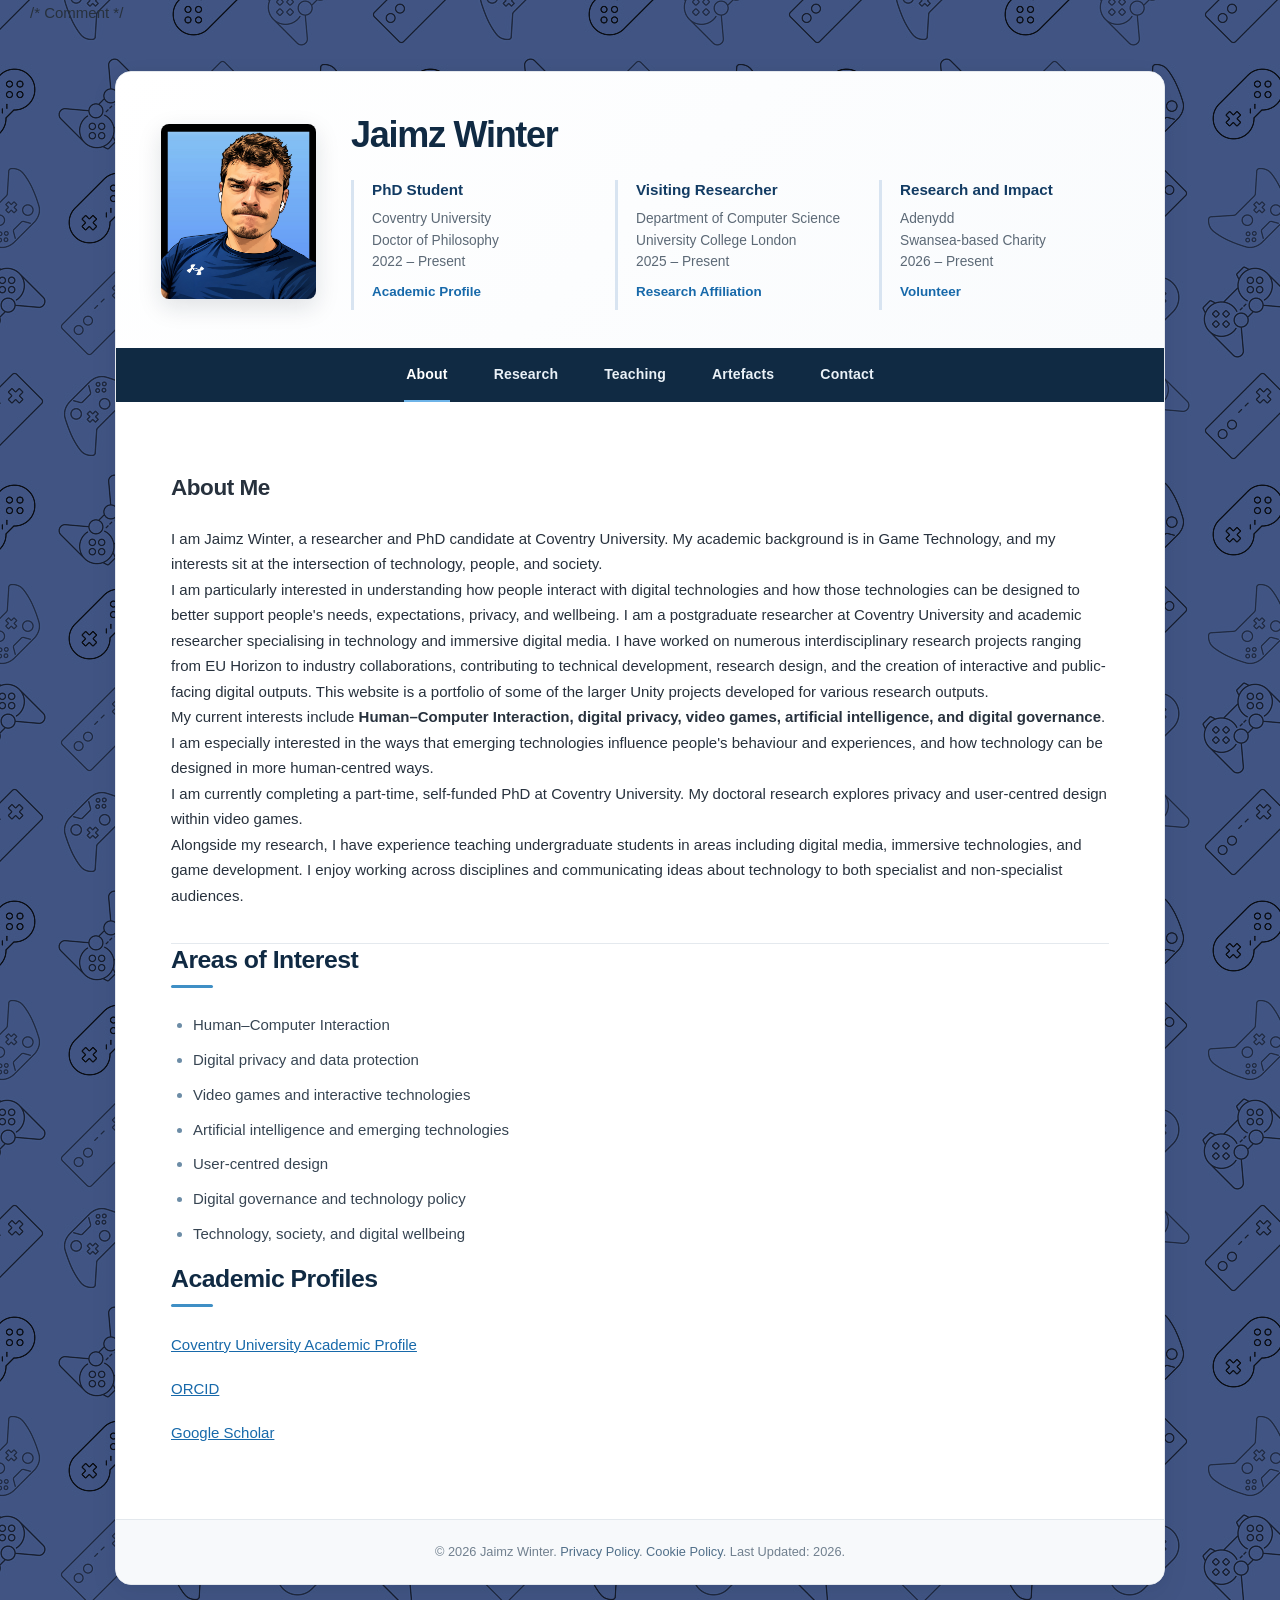
==== index.html @ 098a2a86 "Second Push" ====
/* Comment */
<!DOCTYPE html>
<html lang="en">
<head>
    <meta charset="UTF-8">
    <meta http-equiv="X-UA-Compatible" content="IE=edge">
    <meta name="viewport" content="width=device-width, initial-scale=1">

    <title>Jaimz Winter</title>

    <link rel="stylesheet" href="./Index.css">
</head>

<body class="preload">

<main>

    <!-- Navigation -->
    <header class="header-container">

        <nav class="header-nav-container">

            <input
                id="hamburger-menu"
                type="checkbox"
                class="header-nav-checkbox"
            >

            <label for="hamburger-menu" class="header-nav-label">
                <span class="hamburger">
                    <span class="icon-bar top-bar"></span>
                    <span class="icon-bar middle-bar"></span>
                    <span class="icon-bar bottom-bar"></span>
                </span>
            </label>

            <div class="header-nav-image-container">
                <img
                    src="images/profile.jpg"
                    alt="Profile picture of Jaimz Winter"
                >
            </div>

            <div class="header-nav-wrapper">
                        <a href="./index.html" class="active"> About</a>
                        <a href="./research.html">Research </a>
                        <a href="./teaching.html">Teaching</a>
                        <a href="./Artefacts.html">Artefacts</a>
                        <a href="./contact.html">Contact</a>
                    </div>

        </nav>


            <!-- Header -->
                <div class="header-top-container">

                    <div class="header-top-image-container">
                        <img
                            src="images/profile.jpg"
                            alt="Profile Picture of Jaimz Winter"
                        >
                    </div>

                    <div class="header-top-content-container">

                        <h1>Jaimz Winter</h1>

                        <div class="header-affiliations-container">

                              <div class="affiliation-block">

                                <strong class="affiliation-title">
                                    PhD Student
                                </strong>

                                <p>
                                    Coventry University<br>
                                    Doctor of Philosophy<br>
                                    2022 – Present
                                </p>

                                <p class="department-link">
                                    <a
                                        href="https://scholar.google.com/citations?user=lIaf_-cAAAAJ&hl=en"
                                        target="_blank"
                                        rel="noopener noreferrer"
                                    >
                                        Academic Profile
                                    </a>
                                </p>

                            </div>


                            <div class="affiliation-block">

                                <strong class="affiliation-title">
                                    Visiting Researcher
                                </strong>

                                <p>
                                    Department of Computer Science<br>
                                    University College London<br>
                                    2025 – Present
                                </p>

                              <p class="department-link">
                                    <a
                                        href="https://www.ucl.ac.uk/uclic/"
                                        target="_blank"
                                        rel="noopener noreferrer"
                                    >
                                        Research Affiliation
                                    </a>
                                </p>

                            </div>


                            <div class="affiliation-block">

                                <strong class="affiliation-title">
                                   Research and Impact 
                                </strong>

                                <p>
                                    Adenydd<br>
                                    Swansea-based Charity <br>
                                    2026 – Present
                                </p>

                                <p class="department-link">
                                    <a
                                        href="https://adenydd.org/"
                                        target="_blank"
                                        rel="noopener noreferrer"
                                    >
                                        Volunteer
                                    </a>
                                </p>

                            </div>

                        </div>

                    </div>

                </div>

            </header>



    <!-- About -->
    <div class="content-container">

        <section>

            <div class="about-top-container">

                <div class="about-top-text-container">
<h1 class="title">
                About Me
            </h1>
                    <p>
                        I am Jaimz Winter, a researcher and PhD candidate at
                        Coventry University. My academic background is in
                        Game Technology, and my interests sit at the
                        intersection of technology, people, and society.
                    </p>

                    <p>
                        I am particularly interested in understanding how
                        people interact with digital technologies and how
                        those technologies can be designed to better support
                        people's needs, expectations, privacy, and wellbeing.                     I am a postgraduate researcher at Coventry University
                    and academic researcher specialising in technology and
                    immersive digital media. I have worked on numerous
                    interdisciplinary research projects ranging from EU
                    Horizon to industry collaborations, contributing to
                    technical development, research design, and the creation
                    of interactive and public-facing digital outputs.
                    This website is a portfolio of some of the larger Unity
                    projects developed for various research outputs.
                    </p>

                    <p>
                        My current interests include
                        <strong>Human–Computer Interaction, digital privacy,
                        video games, artificial intelligence, and digital
                        governance</strong>.
                        I am especially interested in the ways that emerging
                        technologies influence people's behaviour and
                        experiences, and how technology can be designed in
                        more human-centred ways.
                    </p>

                    <p>
                        I am currently completing a part-time, self-funded
                        PhD at Coventry University. My doctoral research
                        explores privacy and user-centred design within video
                        games.
                    </p>

                    <p>
                        Alongside my research, I have experience teaching
                        undergraduate students in areas including digital
                        media, immersive technologies, and game development.
                        I enjoy working across disciplines and communicating
                        ideas about technology to both specialist and
                        non-specialist audiences.
                    </p>

                </div>

            </div>

        </section>


        <!-- Interests -->
        <section>

            <h2 class="title">
                Areas of Interest
            </h2>

            <ul class="list">

                <li>
                    Human–Computer Interaction
                </li>

                <li>
                    Digital privacy and data protection
                </li>

                <li>
                    Video games and interactive technologies
                </li>

                <li>
                    Artificial intelligence and emerging technologies
                </li>

                <li>
                    User-centred design
                </li>

                <li>
                    Digital governance and technology policy
                </li>

                <li>
                    Technology, society, and digital wellbeing
                </li>

            </ul>

        </section>


        <!-- Academic Profiles -->
        <section>

            <h2 class="title">
                Academic Profiles
            </h2>

            <p>
                <a
                    href="https://pureportal.coventry.ac.uk/en/persons/jaimz-stuart-winter"
                    target="_blank"
                    rel="noopener noreferrer"
                >
                    Coventry University Academic Profile
                </a>
            </p>

            <p>
                <a
                    href="https://orcid.org/0000-0002-9410-5545"
                    target="_blank"
                    rel="noopener noreferrer"
                >
                    ORCID
                </a>
            </p>

            <p>
                <a
                    href="https://scholar.google.com/citations?hl=en&user=lIaf_-cAAAAJ"
                    target="_blank"
                    rel="noopener noreferrer"
                >
                    Google Scholar
                </a>
            </p>

        </section>

    </div>


    <!-- Footer -->
    <footer class="footer">

        <p class="footer-text">
            © 2026 Jaimz Winter.
            <a href="./privacy.html">Privacy Policy</a>.
            <a href="./cookiepolicy.html">Cookie Policy</a>.
            Last Updated: 2026.
        </p>

    </footer>


    <script>
        document.addEventListener('DOMContentLoaded', function () {
            document.body.classList.remove('preload');
        });
    </script>

</main>

</body>
</html>
---- Index.css ----
/* =========================================================
   Jaimz Winter — Research Website
   Refined Academic Theme
   ========================================================= */


/* =========================================================
   Global
   ========================================================= */

* {
    box-sizing: border-box;
}

html {
    scroll-behavior: smooth;
}

body {
    margin: 0;
    padding: 0 30px;

    background:  url("/images/background.png");
    color: #27313d;

    font-family:
        Inter,
        -apple-system,
        BlinkMacSystemFont,
        "Segoe UI",
        Helvetica,
        Arial,
        sans-serif;

    font-size: 15px;
    font-weight: 400;
    line-height: 1.7;

    overflow-x: hidden;
}

body.preload * {
    transition: none !important;
}


/* =========================================================
   Main Container
   ========================================================= */

main {
    width: 100%;
    max-width: 1050px;

    margin: 45px auto;

    background: #ffffff;

    border: 1px solid #e4e8ed;
    border-radius: 16px;

    box-shadow:
        0 10px 30px rgba(15, 32, 50, 0.06),
        0 2px 8px rgba(15, 32, 50, 0.04);

    overflow: hidden;
}

@media (max-width: 768px) {
    body {
        padding: 0;
        background: #ffffff;
    }

    main {
        margin: 0;
        border: none;
        border-radius: 0;
        box-shadow: none;
    }
}


/* =========================================================
   Header
   ========================================================= */

.header-container {
    display: flex;
    flex-direction: column;
}


/* =========================================================
   Profile Header
   ========================================================= */
/* =========================================================
   Header
   ========================================================= */

.header-container {
    display: flex;
    flex-direction: column;
}


/* =========================================================
   Profile Header
   ========================================================= */

.header-top-container {
    width: 100%;

    display: flex;
    flex-direction: row;
    align-items: center;

    gap: 35px;

    padding: 42px 45px 38px;

    background:
        linear-gradient(
            135deg,
            #ffffff 0%,
            #f9fbfd 100%
        );

    order: 1;
}

.header-top-image-container {
    flex-shrink: 0;
}

.header-top-image-container > img {
    width: 155px;
    height: 175px;

    object-fit: cover;

    border-radius: 8px;
    border: none;

    box-shadow: 0 8px 25px rgba(15, 32, 50, 0.13);

    display: block;
}

.header-top-content-container {
    flex: 1;

    display: flex;
    flex-direction: column;
}

.header-top-content-container > h1 {
    margin: 0 0 0px;

    color: #102a43;

    font-size: 2.25rem;
    font-weight: 650;

    line-height: 1.15;

    letter-spacing: -0.035em;

    padding-bottom: 25px;
}


/* =========================================================
   Affiliations
   ========================================================= */

.header-top-content-container .header-affiliations-container {
    display: grid;

    grid-template-columns:
        repeat(3, minmax(0, 1fr));

    gap: 24px;
}

.affiliation-block {
    padding-left: 18px;

    border-left: 3px solid #d8e4f1;
}

.header-top-content-container
.header-affiliations-container
.affiliation-block
.affiliation-title {
    display: block;

    margin: 0 0 8px;

    color: #123b63;

    font-size: 0.95rem;
    font-weight: 650;

    line-height: 1.35;

    text-decoration: none;
}

.header-top-content-container
.header-affiliations-container
.affiliation-block
.affiliation-title:hover {
    color: #1769aa;
}

.header-top-content-container
.header-affiliations-container
.affiliation-block
p {
    margin: 0 0 7px;

    color: #5c6976;

    font-size: 0.86rem;
    line-height: 1.55;
}

.header-top-content-container
.header-affiliations-container
.affiliation-block
.department-link {
    margin-top: 10px;
}

.header-top-content-container
.header-affiliations-container
.affiliation-block
.department-link
a {
    color: #1769aa;

    font-size: 0.84rem;
    font-weight: 550;

    text-decoration: none;
}

.header-top-content-container
.header-affiliations-container
.affiliation-block
.department-link
a:hover {
    text-decoration: underline;
}


/* =========================================================
   Navigation
   ========================================================= */

.header-nav-container {
    order: 2;

    position: relative;

    background: #102a43;

    z-index: 1000;
}

.header-nav-wrapper {
    display: flex;

    align-items: center;
    justify-content: center;

    gap: 2px;

    padding: 0 25px;

    background: #102a43;
}

.header-nav-wrapper > a {
    position: relative;

    padding: 15px 22px;

    color: #eaf1f7 !important;

    font-size: 0.88rem;
    font-weight: 550;

    letter-spacing: 0.01em;

    text-decoration: none;

    transition:
        color 180ms ease,
        background 180ms ease;
}

.header-nav-wrapper > a::after {
    content: "";

    position: absolute;

    left: 20px;
    right: 20px;
    bottom: 0;

    height: 2px;

    background: #6eb4e8;

    transform: scaleX(0);

    transform-origin: center;

    transition: transform 180ms ease;
}

.header-nav-wrapper > a:hover {
    color: #ffffff !important;
    background: rgba(255, 255, 255, 0.05);
}

.header-nav-wrapper > a:hover::after,
.header-nav-wrapper > a.active::after {
    transform: scaleX(1);
}

.header-nav-wrapper > a.active {
    color: #ffffff !important;
}


/* =========================================================
   Mobile Navigation
   ========================================================= */

.header-nav-checkbox {
    display: none;
}

.header-nav-checkbox + .header-nav-label {
    display: none;
}

.header-nav-image-container {
    display: none;
}

@media (max-width: 768px) {

    .header-nav-container {
        width: 100%;

        min-height: 58px;

        display: flex;
        align-items: flex-end;

        padding: 15px 20px;

        background: #102a43;

        box-shadow:
            0 3px 10px rgba(15, 32, 50, 0.12);
    }

    .header-nav-checkbox + .header-nav-label {
        display: block;

        position: relative;

        cursor: pointer;

        z-index: 1100;
    }

    .header-nav-checkbox + .header-nav-label .icon-bar {
        display: block;

        width: 25px;
        height: 2px;

        margin: 5px;

        background: #ffffff;

        border-radius: 2px;

        transition:
            transform 200ms ease,
            opacity 200ms ease;
    }

    .header-nav-checkbox:checked
    + .header-nav-label
    .top-bar {
        transform:
            rotate(45deg)
            translate(4px, 5px);
    }

    .header-nav-checkbox:checked
    + .header-nav-label
    .middle-bar {
        opacity: 0;
    }

    .header-nav-checkbox:checked
    + .header-nav-label
    .bottom-bar {
        transform:
            rotate(-45deg)
            translate(4px, -5px);
    }

    .header-nav-wrapper {
        position: fixed;

        top: 0;
        left: 100%;

        width: 100%;
        height: 100vh;

        display: flex;
        flex-direction: column;

        align-items: center;
        justify-content: center;

        gap: 4px;

        padding: 70px 25px 40px;

        background:
            linear-gradient(
                145deg,
                #102a43,
                #173f63
            );

        opacity: 0;

        transition:
            left 250ms ease,
            opacity 250ms ease;
    }

    .header-nav-wrapper > a {
        width: min(320px, 90%);

        padding: 14px 20px;

        border-radius: 8px;

        text-align: center;

        font-size: 1rem;
    }

    .header-nav-wrapper > a::after {
        display: none;
    }

    .header-nav-checkbox:checked
    ~ .header-nav-wrapper {
        left: 0;
        opacity: 1;
    }

    .header-nav-image-container {
        display: none;
    }
}


/* =========================================================
   Mobile Header
   ========================================================= */

@media (max-width: 900px) {

    .header-top-container {
        padding: 35px 30px;
    }

    .header-top-content-container
    .header-affiliations-container {
        grid-template-columns: 1fr;
        gap: 16px;
    }

    .affiliation-block {
        padding-left: 15px;
    }
}

@media (max-width: 768px) {

    .header-top-container {
        flex-direction: column;

        align-items: flex-start;

        gap: 22px;

        padding: 30px 22px 35px;

        border-bottom: 1px solid #e8edf2;

        order: 2;
    }

    .header-top-image-container {
        display: none;
    }

    .header-top-content-container > h1 {
        margin-bottom: 22px;

        font-size: 2rem;
    }

    .header-top-content-container
    .header-affiliations-container {
        grid-template-columns: 1fr;

        gap: 17px;
    }
}



/* =========================================================
   Responsive Header
   ========================================================= */

@media (max-width: 900px) {

    .header-top-container {
        padding: 35px 30px;
    }

    .header-top-content-container
    .header-affiliations-container {
        grid-template-columns: 1fr;

        gap: 16px;
    }

    .affiliation-block {
        padding-left: 15px;
    }
}

@media (max-width: 768px) {

    .header-top-container {
        flex-direction: column;

        align-items: flex-start;

        gap: 22px;

        padding: 30px 22px 35px;

        border-bottom: 1px solid #e8edf2;

        order: 2;
    }

    .header-top-image-container {
        display: none;
    }

    .header-top-content-container > h1 {
        margin-bottom: 22px;

        font-size: 2rem;
    }

    .header-top-content-container
    .header-affiliations-container {
        grid-template-columns: 1fr;

        gap: 17px;
    }
}


/* =========================================================
   Content
   ========================================================= */

.content-container {
    padding: 48px 55px 55px;
}


/* =========================================================
   About Section
   ========================================================= */

.about-top-container {
    width: 100%;

    display: flex;
    flex-direction: row;

    align-items: center;

    gap: 42px;

    padding-bottom: 35px;

    border-bottom: 1px solid #e4e9ee;
}

.about-top-container
.about-top-text-container {
    flex: 4;

    min-width: 0;
}

.about-top-container
.about-top-text-container p {
    margin: 0 0 0rem;
}

.about-top-container
.about-top-image-container {
    flex: 1;

    display: flex;

    align-items: center;
    justify-content: center;

    padding: 20px;
}

.about-top-container
.about-top-image-container
a {
    display: block;
}

.about-top-container
.about-top-image-container
a img {
    display: block;

    width: 100%;
    max-width: 260px;

    object-fit: cover;

    border-radius: 14px;

    box-shadow:
        0 8px 25px rgba(15, 32, 50, 0.10);

    transition:
        transform 180ms ease,
        box-shadow 180ms ease;
}

.about-top-container
.about-top-image-container
a:hover img {
    transform: translateY(-3px);

    box-shadow:
        0 12px 30px rgba(15, 32, 50, 0.14);
}

.about-container {
    width: 100%;
}

.about-container p {
    margin: 0 0 1.15rem;
}


/* =========================================================
   Typography
   ========================================================= */

p {
    margin: 0 0 1.15rem;
}

h1,
h2,
h3 {
    letter-spacing: -0.02em;
}

h2.title {
    position: relative;

    margin: 0 0 25px;

    padding-bottom: 12px;

    color: #102a43;

    font-size: 1.55rem;
    font-weight: 650;
    line-height: 1.3;

    letter-spacing: -0.02em;
}

h2.title::after {
    content: "";

    position: absolute;

    left: 0;
    bottom: 0;

    width: 42px;
    height: 3px;

    background: #3f8fc5;

    border-radius: 3px;
}

h3.subtitle {
    margin: 0 0 10px;

    color: #183b5b;

    font-size: 1.08rem;
    font-weight: 650;
    line-height: 1.45;
}


/* =========================================================
   Lists
   ========================================================= */

ul.list {
    margin: 1rem 0;

    padding-left: 22px;
}

ul.list > li {
    margin-bottom: 10px;

    color: #374553;

    line-height: 1.65;
}

ul.list > li::marker {
    color: #6c8ca6;
}


/* =========================================================
   Links
   ========================================================= */

a:link {
    color: #1769aa;
}

a:visited {
    color: #1769aa;
}

a:hover {
    color: #0c4f86;
}

a.link {
    color: #1769aa;
    font-weight: 500;
}

a.link:hover {
    color: #0c4f86;
}


/* =========================================================
   Footer
   ========================================================= */

.footer {
    width: 100%;

    padding: 22px 30px;

    background: #f7f9fb;

    border-top: 1px solid #e3e8ed;
}

.footer .footer-text {
    margin: 0;
    padding: 0;

    color: #71808f;

    text-align: center;

    font-size: 0.8rem;
    line-height: 1.6;
}

.footer .footer-text a {
    color: #506f89;

    text-decoration: none;
}

.footer .footer-text a:hover {
    color: #1769aa;

    text-decoration: underline;
}


/* =========================================================
   Responsive Content
   ========================================================= */

@media (max-width: 768px) {

    .content-container {
        padding: 35px 22px 40px;
    }

    h2.title {
        font-size: 1.4rem;
    }

    h3.subtitle {
        font-size: 1.04rem;
    }

    .about-top-container {
        flex-direction: column;

        align-items: stretch;

        gap: 25px;
    }

    .about-top-container
    .about-top-image-container {
        order: -1;

        padding: 0;
    }

    .about-top-container
    .about-top-image-container
    a img {
        width: 100%;
        max-width: 300px;

        margin: 0 auto;
    }

    .footer {
        padding: 20px;
    }
}


/* =========================================================
   Small Screens
   ========================================================= */

@media (max-width: 480px) {

    .header-top-container {
        padding: 28px 20px 30px;
    }

    .header-top-content-container > h1 {
        font-size: 1.8rem;
    }

    .content-container {
        padding: 30px 18px 35px;
    }

    .footer {
        padding: 18px;
    }
}
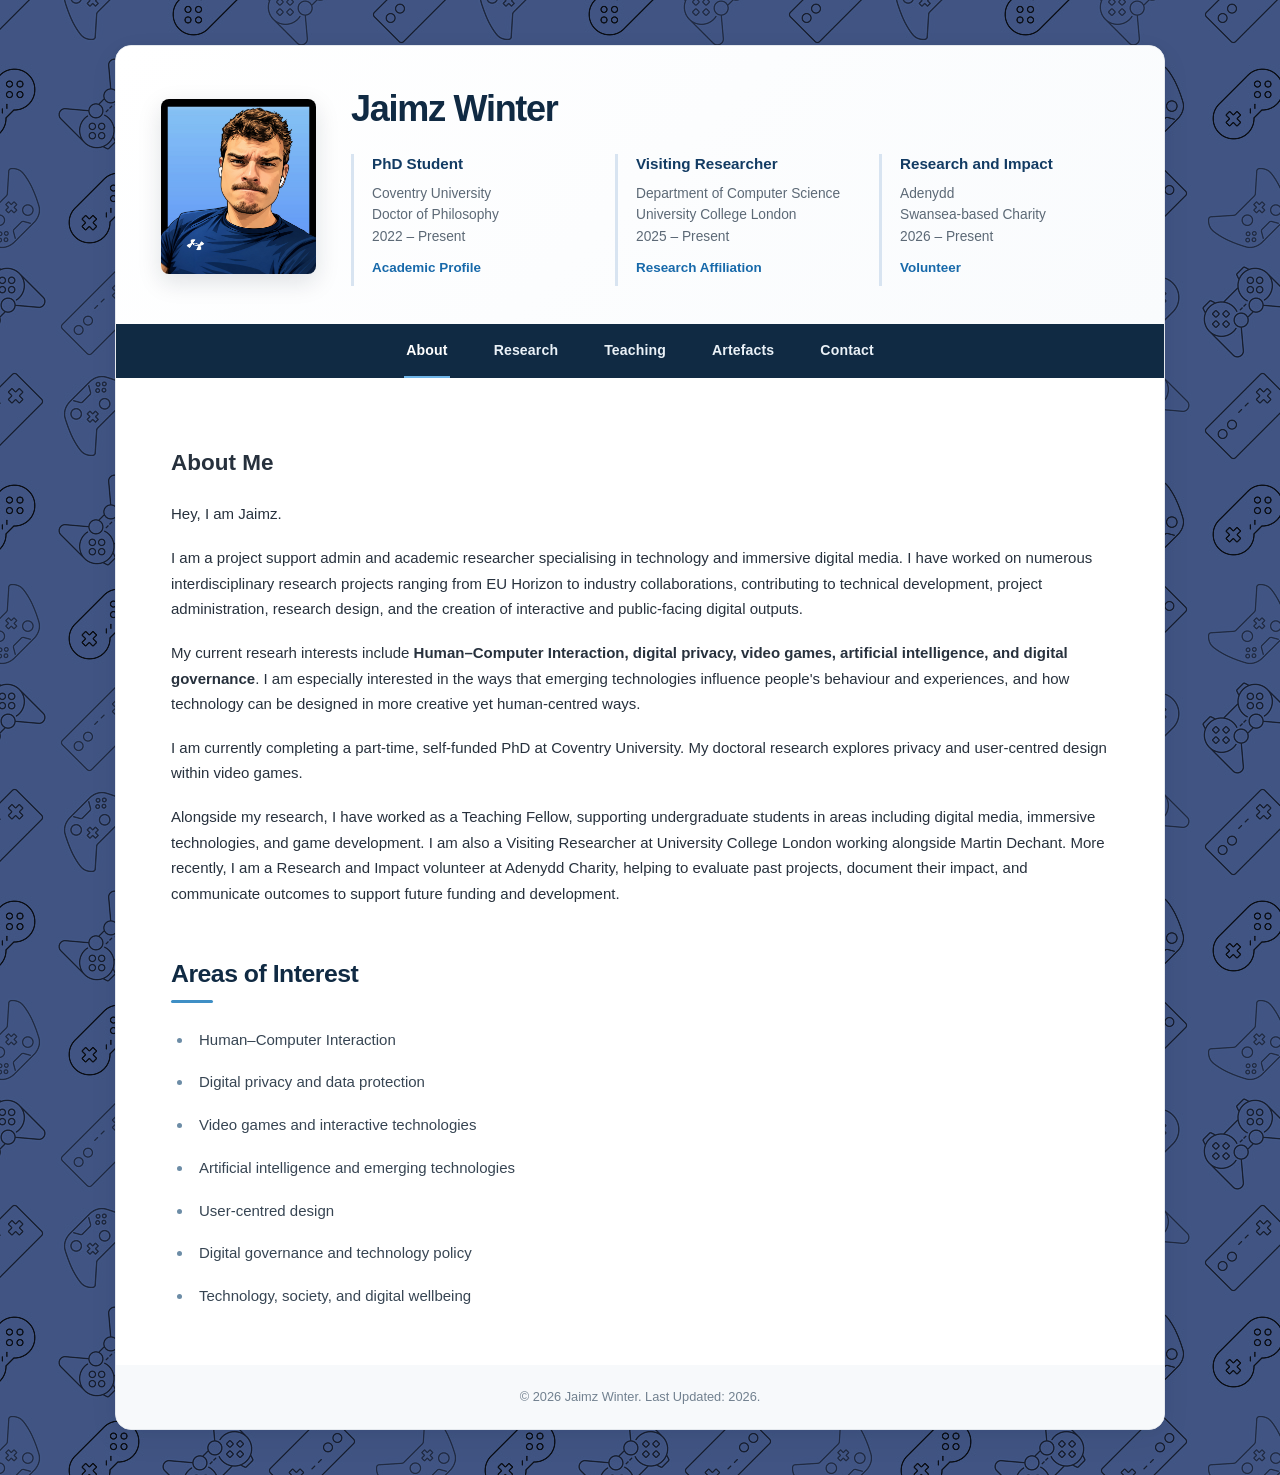
==== commit 040d3541: "UPDATE 12/10/26" ====
--- a/index.html
+++ b/index.html
@@ -1,5 +1,3 @@
-
-/* Comment */
 <!DOCTYPE html>
 <html lang="en">
 <head>
@@ -9,7 +7,7 @@
 
     <title>Jaimz Winter</title>
 
-    <link rel="stylesheet" href="./Index.css">
+    <link rel="stylesheet" href="./Research.css">
 </head>
 
 <body class="preload">
@@ -44,10 +42,10 @@
 
             <div class="header-nav-wrapper">
                         <a href="./index.html" class="active"> About</a>
-                        <a href="./research.html">Research </a>
-                        <a href="./teaching.html">Teaching</a>
+                        <a href="./Research.html">Research </a>
+                        <a href="./Teaching.html">Teaching</a>
                         <a href="./Artefacts.html">Artefacts</a>
-                        <a href="./contact.html">Contact</a>
+                        <a href="./Contact.html">Contact</a>
                     </div>
 
         </nav>
@@ -165,36 +163,26 @@
                 About Me
             </h1>
                     <p>
-                        I am Jaimz Winter, a researcher and PhD candidate at
-                        Coventry University. My academic background is in
-                        Game Technology, and my interests sit at the
-                        intersection of technology, people, and society.
+                        Hey, I am Jaimz. 
                     </p>
 
                     <p>
-                        I am particularly interested in understanding how
-                        people interact with digital technologies and how
-                        those technologies can be designed to better support
-                        people's needs, expectations, privacy, and wellbeing.                     I am a postgraduate researcher at Coventry University
-                    and academic researcher specialising in technology and
+                        
+    I am a project support admin and academic researcher specialising in technology and
                     immersive digital media. I have worked on numerous
                     interdisciplinary research projects ranging from EU
                     Horizon to industry collaborations, contributing to
-                    technical development, research design, and the creation
+                    technical development, project administration, research design, and the creation
                     of interactive and public-facing digital outputs.
-                    This website is a portfolio of some of the larger Unity
-                    projects developed for various research outputs.
-                    </p>
-
-                    <p>
-                        My current interests include
+                    <p>
+                        My current researh interests include
                         <strong>Human–Computer Interaction, digital privacy,
                         video games, artificial intelligence, and digital
                         governance</strong>.
                         I am especially interested in the ways that emerging
                         technologies influence people's behaviour and
                         experiences, and how technology can be designed in
-                        more human-centred ways.
+                        more creative yet human-centred ways.
                     </p>
 
                     <p>
@@ -205,17 +193,11 @@
                     </p>
 
                     <p>
-                        Alongside my research, I have experience teaching
-                        undergraduate students in areas including digital
-                        media, immersive technologies, and game development.
-                        I enjoy working across disciplines and communicating
-                        ideas about technology to both specialist and
-                        non-specialist audiences.
-                    </p>
-
+                        Alongside my research, I have worked as a Teaching Fellow, supporting undergraduate students in areas including digital media, immersive technologies, and game development. I am also a Visiting Researcher at University College London working alongside Martin Dechant. More recently, I am a Research and Impact volunteer at Adenydd Charity, helping to evaluate past projects, document their impact, and communicate outcomes to support future funding and development. 
                 </div>
 
             </div>
+
 
         </section>
 
@@ -261,67 +243,18 @@
 
         </section>
 
-
-        <!-- Academic Profiles -->
-        <section>
-
-            <h2 class="title">
-                Academic Profiles
-            </h2>
-
-            <p>
-                <a
-                    href="https://pureportal.coventry.ac.uk/en/persons/jaimz-stuart-winter"
-                    target="_blank"
-                    rel="noopener noreferrer"
-                >
-                    Coventry University Academic Profile
-                </a>
-            </p>
-
-            <p>
-                <a
-                    href="https://orcid.org/0000-0002-9410-5545"
-                    target="_blank"
-                    rel="noopener noreferrer"
-                >
-                    ORCID
-                </a>
-            </p>
-
-            <p>
-                <a
-                    href="https://scholar.google.com/citations?hl=en&user=lIaf_-cAAAAJ"
-                    target="_blank"
-                    rel="noopener noreferrer"
-                >
-                    Google Scholar
-                </a>
-            </p>
-
-        </section>
-
     </div>
 
 
     <!-- Footer -->
     <footer class="footer">
 
-        <p class="footer-text">
-            © 2026 Jaimz Winter.
-            <a href="./privacy.html">Privacy Policy</a>.
-            <a href="./cookiepolicy.html">Cookie Policy</a>.
-            Last Updated: 2026.
-        </p>
-
+     <p class="footer-text">
+                    © 2026 Jaimz Winter.
+                   
+                    Last Updated: 2026.
+                </p>
     </footer>
-
-
-    <script>
-        document.addEventListener('DOMContentLoaded', function () {
-            document.body.classList.remove('preload');
-        });
-    </script>
 
 </main>
 
--- a/Research.css
+++ b/Research.css
@@ -0,0 +1,841 @@
+
+/* =========================================================
+   Jaimz Winter — Research Website
+   Refined Academic Theme
+   ========================================================= */
+
+
+/* =========================================================
+   Global
+   ========================================================= */
+
+* {
+    box-sizing: border-box;
+}
+
+html {
+    scroll-behavior: smooth;
+}
+
+body {
+    margin: 0;
+    padding: 0 30px;
+
+    background:  url("images/background.png");
+    color: #27313d;
+
+    font-family:
+        Inter,
+        -apple-system,
+        BlinkMacSystemFont,
+        "Segoe UI",
+        Helvetica,
+        Arial,
+        sans-serif;
+
+    font-size: 15px;
+    font-weight: 400;
+    line-height: 1.7;
+
+    overflow-x: hidden;
+}
+
+body.preload * {
+    transition: none !important;
+}
+
+
+/* =========================================================
+   Main Container
+   ========================================================= */
+
+main {
+    width: 100%;
+    max-width: 1050px;
+
+    margin: 45px auto;
+
+    background: #ffffff;
+
+    border: 1px solid #e4e8ed;
+    border-radius: 16px;
+
+    box-shadow:
+        0 10px 30px rgba(15, 32, 50, 0.06),
+        0 2px 8px rgba(15, 32, 50, 0.04);
+
+    overflow: hidden;
+}
+
+@media (max-width: 768px) {
+    body {
+        padding: 0;
+        background: #ffffff;
+    }
+
+    main {
+        margin: 0;
+        border: none;
+        border-radius: 0;
+        box-shadow: none;
+    }
+}
+
+
+
+/* =========================================================
+   Header
+   ========================================================= */
+
+.header-container {
+    display: flex;
+    flex-direction: column;
+}
+
+
+/* =========================================================
+   Profile Header
+   ========================================================= */
+/* =========================================================
+   Header
+   ========================================================= */
+
+.header-container {
+    display: flex;
+    flex-direction: column;
+}
+
+
+/* =========================================================
+   Profile Header
+   ========================================================= */
+
+.header-top-container {
+    width: 100%;
+
+    display: flex;
+    flex-direction: row;
+    align-items: center;
+
+    gap: 35px;
+
+    padding: 42px 45px 38px;
+
+    background:
+        linear-gradient(
+            135deg,
+            #ffffff 0%,
+            #f9fbfd 100%
+        );
+
+    order: 1;
+}
+
+.header-top-image-container {
+    flex-shrink: 0;
+}
+
+.header-top-image-container > img {
+    width: 155px;
+    height: 175px;
+
+    object-fit: cover;
+
+    border-radius: 8px;
+    border: none;
+
+    box-shadow: 0 8px 25px rgba(15, 32, 50, 0.13);
+
+    display: block;
+}
+
+.header-top-content-container {
+    flex: 1;
+
+    display: flex;
+    flex-direction: column;
+}
+
+.header-top-content-container > h1 {
+    margin: 0 0 0px;
+
+    color: #102a43;
+
+    font-size: 2.25rem;
+    font-weight: 650;
+
+    line-height: 1.15;
+
+    letter-spacing: -0.035em;
+
+      padding-bottom: 25px;
+}
+
+
+
+/* =========================================================
+   Affiliations
+   ========================================================= */
+
+.header-top-content-container .header-affiliations-container {
+    display: grid;
+
+    grid-template-columns:
+        repeat(3, minmax(0, 1fr));
+
+    gap: 24px;
+}
+
+.affiliation-block {
+    padding-left: 18px;
+
+    border-left: 3px solid #d8e4f1;
+}
+
+.header-top-content-container
+.header-affiliations-container
+.affiliation-block
+.affiliation-title {
+    display: block;
+
+    margin: 0 0 8px;
+
+    color: #123b63;
+
+    font-size: 0.95rem;
+    font-weight: 650;
+
+    line-height: 1.35;
+
+    text-decoration: none;
+}
+
+.header-top-content-container
+.header-affiliations-container
+.affiliation-block
+.affiliation-title:hover {
+    color: #1769aa;
+}
+
+.header-top-content-container
+.header-affiliations-container
+.affiliation-block
+p {
+    margin: 0 0 7px;
+
+    color: #5c6976;
+
+    font-size: 0.86rem;
+    line-height: 1.55;
+}
+
+.header-top-content-container
+.header-affiliations-container
+.affiliation-block
+.department-link {
+    margin-top: 10px;
+}
+
+.header-top-content-container
+.header-affiliations-container
+.affiliation-block
+.department-link
+a {
+    color: #1769aa;
+
+    font-size: 0.84rem;
+    font-weight: 550;
+
+    text-decoration: none;
+}
+
+.header-top-content-container
+.header-affiliations-container
+.affiliation-block
+.department-link
+a:hover {
+    text-decoration: underline;
+}
+
+
+/* =========================================================
+   Navigation
+   ========================================================= */
+
+.header-nav-container {
+    order: 2;
+
+    position: relative;
+
+    background: #102a43;
+
+    z-index: 1000;
+}
+
+.header-nav-wrapper {
+    display: flex;
+
+    align-items: center;
+    justify-content: center;
+
+    gap: 2px;
+
+    padding: 0 25px;
+
+    background: #102a43;
+}
+
+.header-nav-wrapper > a {
+    position: relative;
+
+    padding: 15px 22px;
+
+    color: #eaf1f7 !important;
+
+    font-size: 0.88rem;
+    font-weight: 550;
+
+    letter-spacing: 0.01em;
+
+    text-decoration: none;
+
+    transition:
+        color 180ms ease,
+        background 180ms ease;
+}
+
+.header-nav-wrapper > a::after {
+    content: "";
+
+    position: absolute;
+
+    left: 20px;
+    right: 20px;
+    bottom: 0;
+
+    height: 2px;
+
+    background: #6eb4e8;
+
+    transform: scaleX(0);
+
+    transform-origin: center;
+
+    transition: transform 180ms ease;
+}
+
+.header-nav-wrapper > a:hover {
+    color: #ffffff !important;
+    background: rgba(255, 255, 255, 0.05);
+}
+
+.header-nav-wrapper > a:hover::after,
+.header-nav-wrapper > a.active::after {
+    transform: scaleX(1);
+}
+
+.header-nav-wrapper > a.active {
+    color: #ffffff !important;
+}
+
+
+/* =========================================================
+   Mobile Navigation
+   ========================================================= */
+
+.header-nav-checkbox {
+    display: none;
+}
+
+.header-nav-checkbox + .header-nav-label {
+    display: none;
+}
+
+.header-nav-image-container {
+    display: none;
+}
+
+@media (max-width: 768px) {
+
+    .header-nav-container {
+        width: 100%;
+
+        min-height: 58px;
+
+        display: flex;
+        align-items: flex-end;
+
+        padding: 15px 20px;
+
+        background: #102a43;
+
+        box-shadow:
+            0 3px 10px rgba(15, 32, 50, 0.12);
+    }
+
+    .header-nav-checkbox + .header-nav-label {
+        display: block;
+
+        position: relative;
+
+        cursor: pointer;
+
+        z-index: 1100;
+    }
+
+    .header-nav-checkbox + .header-nav-label .icon-bar {
+        display: block;
+
+        width: 25px;
+        height: 2px;
+
+        margin: 5px;
+
+        background: #ffffff;
+
+        border-radius: 2px;
+
+        transition:
+            transform 200ms ease,
+            opacity 200ms ease;
+    }
+
+    .header-nav-checkbox:checked
+    + .header-nav-label
+    .top-bar {
+        transform:
+            rotate(45deg)
+            translate(4px, 5px);
+    }
+
+    .header-nav-checkbox:checked
+    + .header-nav-label
+    .middle-bar {
+        opacity: 0;
+    }
+
+    .header-nav-checkbox:checked
+    + .header-nav-label
+    .bottom-bar {
+        transform:
+            rotate(-45deg)
+            translate(4px, -5px);
+    }
+
+    .header-nav-wrapper {
+        position: fixed;
+
+        top: 0;
+        left: 100%;
+
+        width: 100%;
+        height: 100vh;
+
+        display: flex;
+        flex-direction: column;
+
+        align-items: center;
+        justify-content: center;
+
+        gap: 4px;
+
+        padding: 70px 25px 40px;
+
+        background:
+            linear-gradient(
+                145deg,
+                #102a43,
+                #173f63
+            );
+
+        opacity: 0;
+
+        transition:
+            left 250ms ease,
+            opacity 250ms ease;
+    }
+
+    .header-nav-wrapper > a {
+        width: min(320px, 90%);
+
+        padding: 14px 20px;
+
+        border-radius: 8px;
+
+        text-align: center;
+
+        font-size: 1rem;
+    }
+
+    .header-nav-wrapper > a::after {
+        display: none;
+    }
+
+    .header-nav-checkbox:checked
+    ~ .header-nav-wrapper {
+        left: 0;
+        opacity: 1;
+    }
+
+    .header-nav-image-container {
+        display: none;
+    }
+}
+
+
+/* =========================================================
+   Mobile Header
+   ========================================================= */
+
+@media (max-width: 900px) {
+
+    .header-top-container {
+        padding: 35px 30px;
+    }
+
+    .header-top-content-container
+    .header-affiliations-container {
+        grid-template-columns: 1fr;
+        gap: 16px;
+    }
+
+    .affiliation-block {
+        padding-left: 15px;
+    }
+}
+
+@media (max-width: 768px) {
+
+    .header-top-container {
+        flex-direction: column;
+
+        align-items: flex-start;
+
+        gap: 22px;
+
+        padding: 30px 22px 35px;
+
+        border-bottom: 1px solid #e8edf2;
+
+        order: 2;
+    }
+
+    .header-top-image-container {
+        display: none;
+    }
+
+    .header-top-content-container > h1 {
+        margin-bottom: 22px;
+
+        font-size: 2rem;
+    }
+
+    .header-top-content-container
+    .header-affiliations-container {
+        grid-template-columns: 1fr;
+
+        gap: 17px;
+    }
+}
+
+
+/* =========================================================
+   Content
+   ========================================================= */
+
+.content-container {
+    padding: 48px 55px 55px;
+}
+
+.content-container section {
+    margin-bottom: 52px;
+}
+
+.content-container section:last-child {
+    margin-bottom: 0;
+}
+
+
+/* =========================================================
+   Typography
+   ========================================================= */
+
+p {
+    margin: 0 0 1.15rem;
+}
+
+h2.title {
+    position: relative;
+
+    margin: 0 0 25px;
+
+    padding-bottom: 12px;
+
+    color: #102a43;
+
+    font-size: 1.55rem;
+    font-weight: 650;
+
+    line-height: 1.3;
+
+    letter-spacing: -0.02em;
+}
+
+h2.title::after {
+    content: "";
+
+    position: absolute;
+
+    left: 0;
+    bottom: 0;
+
+    width: 42px;
+    height: 3px;
+
+    background: #3f8fc5;
+
+    border-radius: 3px;
+}
+
+h3.subtitle {
+    margin: 0 0 10px;
+
+    color: #183b5b;
+
+    font-size: 1.08rem;
+    font-weight: 650;
+
+    line-height: 1.45;
+}
+
+
+/* =========================================================
+   Links
+   ========================================================= */
+
+a:link {
+    color: #1769aa;
+}
+
+a:visited {
+    color: #1769aa;
+}
+
+a:hover {
+    color: #0c4f86;
+}
+
+
+/* =========================================================
+   Research Sections
+   ========================================================= */
+
+.research-publications-container,
+.research-theses-container {
+    position: relative;
+}
+
+.yearly-container {
+   position: relative;
+    gap: 1-px;
+    margin-bottom: 30px;
+}
+
+.yearly-container:last-child {
+    margin-bottom: 0;
+}
+
+/* =========================================================
+   Publication Lists
+   ========================================================= */
+
+ul.list {
+    margin: 0;
+
+    padding-left: 22px;
+}
+
+ul.list > li {
+    margin-bottom: 18px;
+
+    padding-left: 6px;
+
+    color: #374553;
+
+    line-height: 1.65;
+}
+
+ul.list > li:last-child {
+    margin-bottom: 0;
+}
+
+ul.list > li::marker {
+    color: #6c8ca6;
+}
+
+.yearly-container ul.list {
+    margin-top: 12px;
+}
+
+.yearly-container ul.list > li {
+    margin-bottom: 20px;
+}
+
+.yearly-container ul.list > li:last-child {
+    margin-bottom: 0;
+}
+
+
+/* =========================================================
+   Publication Links
+   ========================================================= */
+
+.research-publications-container
+a:not(.affiliation-title) {
+    font-weight: 500;
+
+    text-decoration: none;
+
+    border-bottom: 1px solid rgba(23, 105, 170, 0.25);
+
+    transition:
+        color 160ms ease,
+        border-color 160ms ease;
+}
+
+.research-publications-container
+a:not(.affiliation-title):hover {
+    color: #0c4f86;
+
+    border-bottom-color: #0c4f86;
+}
+
+
+/* =========================================================
+   Research Project Cards
+   ========================================================= */
+
+.research-publications-container
+.yearly-container
+strong {
+    color: #263f57;
+}
+
+
+/* =========================================================
+   Theses
+   ========================================================= */
+
+.research-theses-container {
+    margin-bottom: 45px;
+}
+
+
+/* =========================================================
+   Footer
+   ========================================================= */
+
+.footer {
+    width: 100%;
+
+    padding: 22px 30px;
+
+    background: #f7f9fb;
+
+    border-top: 1px solid #ffffff;
+}
+
+.footer .footer-text {
+    margin: 0;
+
+    color: #71808f;
+
+    text-align: center;
+
+    font-size: 0.8rem;
+    line-height: 1.6;
+}
+
+.footer .footer-text a {
+    color: #506f89;
+
+    text-decoration: none;
+}
+
+.footer .footer-text a:hover {
+    color: #1769aa;
+
+    text-decoration: underline;
+}
+
+
+/* =========================================================
+   Responsive Content
+   ========================================================= */
+
+@media (max-width: 768px) {
+
+    .content-container {
+        padding: 35px 22px 40px;
+    }
+
+    .content-container section {
+        margin-bottom: 42px;
+    }
+
+    h2.title {
+        font-size: 1.4rem;
+    }
+
+    h3.subtitle {
+        font-size: 1.04rem;
+    }
+
+    .yearly-container {
+        padding: 20px;
+
+        margin-bottom: 24px;
+    }
+
+    ul.list {
+        padding-left: 20px;
+    }
+
+    ul.list > li {
+        padding-left: 3px;
+
+        margin-bottom: 16px;
+    }
+
+    .footer {
+        padding: 20px;
+    }
+}
+
+
+/* =========================================================
+   Small Screens
+   ========================================================= */
+
+@media (max-width: 480px) {
+
+    .header-top-container {
+        padding: 28px 20px 30px;
+    }
+
+    .header-top-content-container > h1 {
+        font-size: 1.8rem;
+    }
+
+    .content-container {
+        padding: 30px 18px 35px;
+    }
+
+    .yearly-container {
+        padding: 18px;
+    }
+
+    .footer {
+        padding: 18px;
+    }
+}
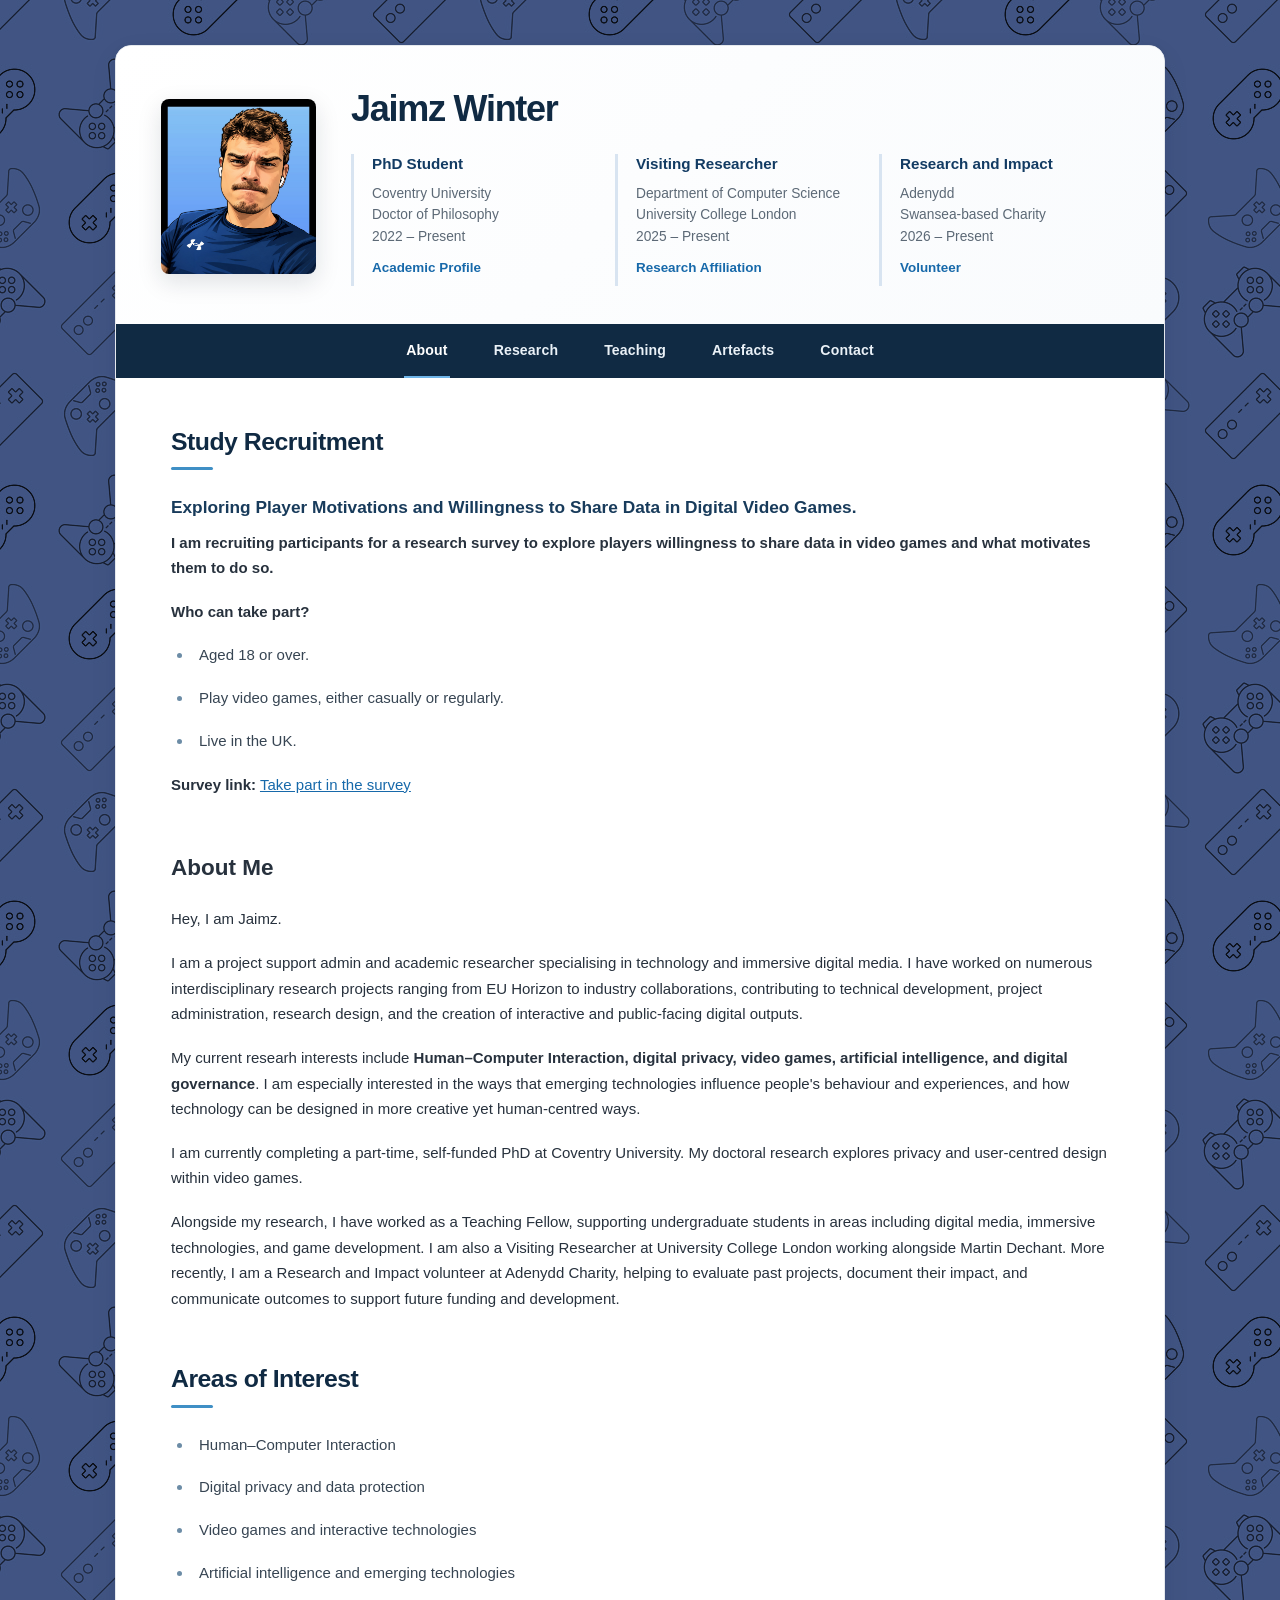
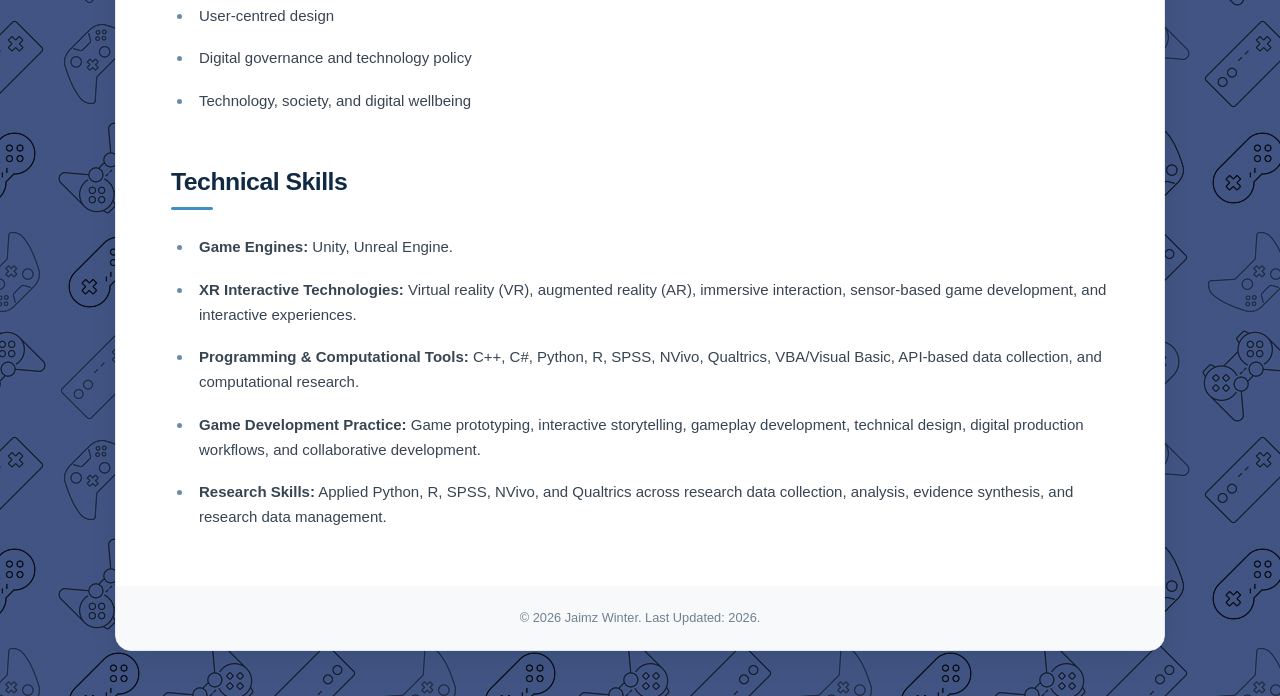
==== commit a0c6dc91: "1" ====
--- a/index.html
+++ b/index.html
@@ -150,9 +150,46 @@
             </header>
 
 
+            
 
     <!-- About -->
     <div class="content-container">
+
+<section class="current-study-container">
+
+    <h2 class="title">
+        Study Recruitment
+    </h2>
+
+    <h3 class="subtitle">
+        Exploring Player Motivations and Willingness to Share Data in Digital Video Games.
+    </h3>
+
+   <p>
+    <strong> I am recruiting participants for a research survey to explore players willingness to share data in video games and what motivates them to do so.
+    </strong>
+
+<p>
+    <strong>Who can take part?</strong>
+</p>
+
+<ul class="list">
+    <li>Aged 18 or over.</li>
+    <li>Play video games, either casually or regularly.</li>
+    <li>Live in the UK.</li>
+    <p></p>
+</ul>
+
+<p>
+    <strong>Survey link:</strong>
+    <a href="https://qualtrics.ucl.ac.uk/jfe/form/SV_37BcW1kPHyKjpky" class="link" target="_blank" rel="noopener noreferrer">
+        Take part in the survey
+    </a>
+</p>
+
+</section>
+
+
 
         <section>
 
@@ -243,8 +280,38 @@
 
         </section>
 
-    </div>
-
+    <!-- Interests -->
+        <section>
+
+        
+<h2 class="title">
+    Technical Skills
+</h2>
+
+<ul class="list">
+    <li>
+        <strong>Game Engines:</strong> Unity, Unreal Engine. 
+
+    <li>
+        <strong>XR Interactive Technologies:</strong> Virtual reality (VR), augmented reality (AR), immersive interaction, sensor-based game development, and interactive experiences.
+    </li>
+
+    <li>
+        <strong>Programming & Computational Tools:</strong> C++, C#, Python, R, SPSS, NVivo, Qualtrics, VBA/Visual Basic, API-based data collection, and computational research.
+    </li>
+
+    <li>
+        <strong>Game Development Practice:</strong> Game prototyping, interactive storytelling, gameplay development, technical design, digital production workflows, and collaborative development.
+    </li>
+
+  
+<li>
+    <strong>Research Skills:</strong> Applied Python, R, SPSS, NVivo, and Qualtrics across research data collection, analysis, evidence synthesis, and research data management.
+</li>
+
+</ul>
+</div>
+</section>
 
     <!-- Footer -->
     <footer class="footer">
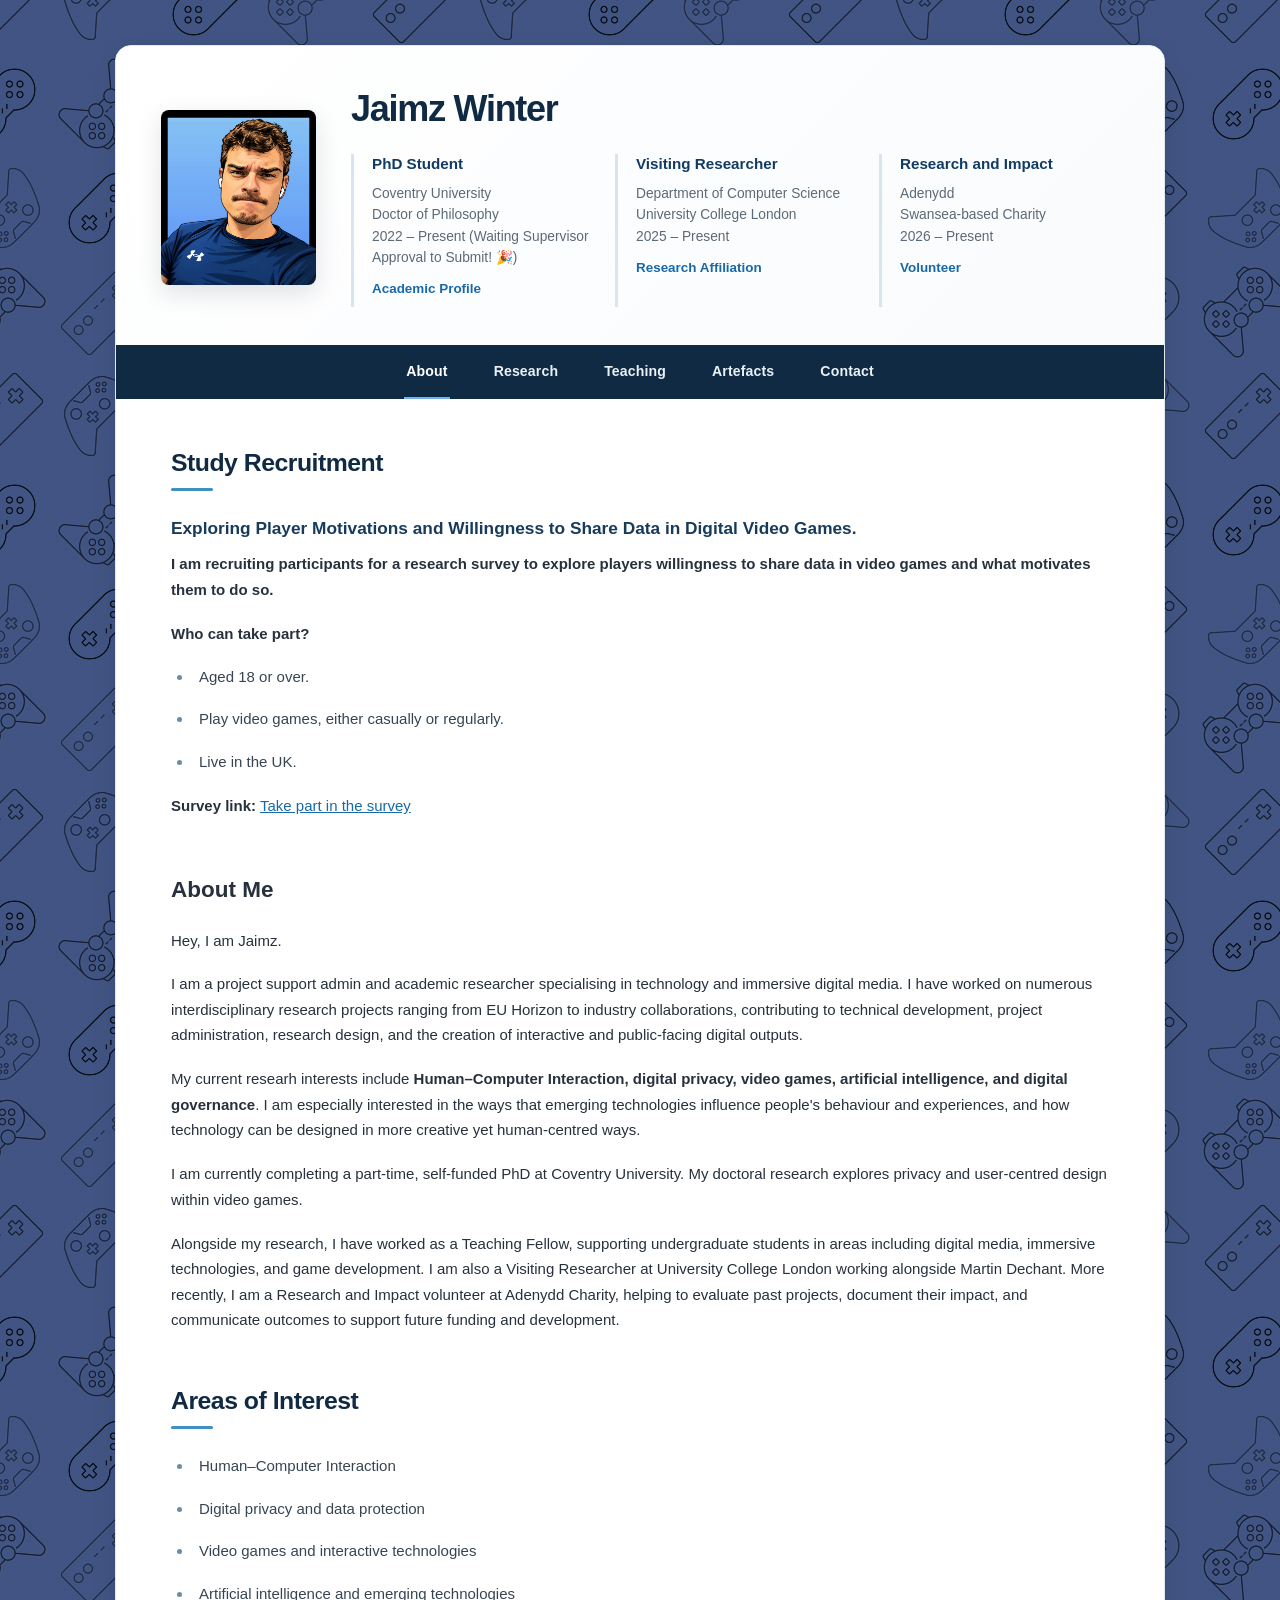
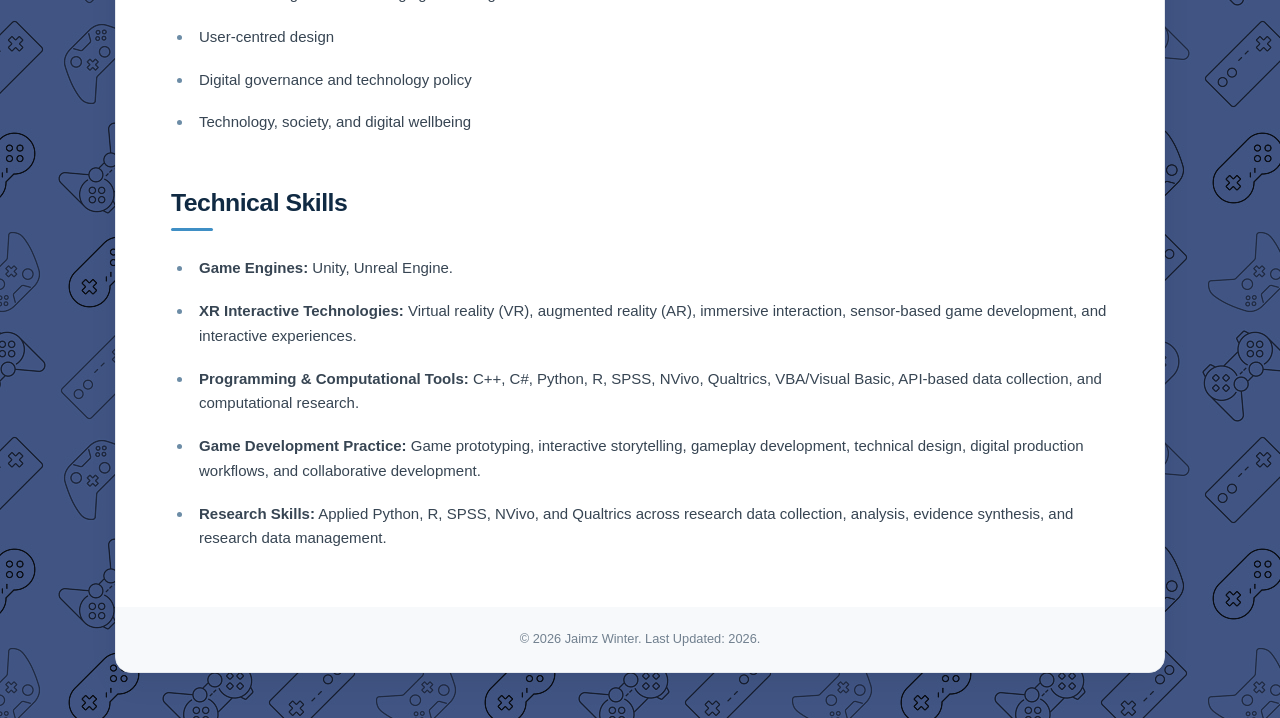
==== commit 1287d9f4: "1" ====
--- a/index.html
+++ b/index.html
@@ -77,6 +77,7 @@
                                     Coventry University<br>
                                     Doctor of Philosophy<br>
                                     2022 – Present
+                                    (Waiting Supervisor Approval to Submit! 🎉)
                                 </p>
 
                                 <p class="department-link">
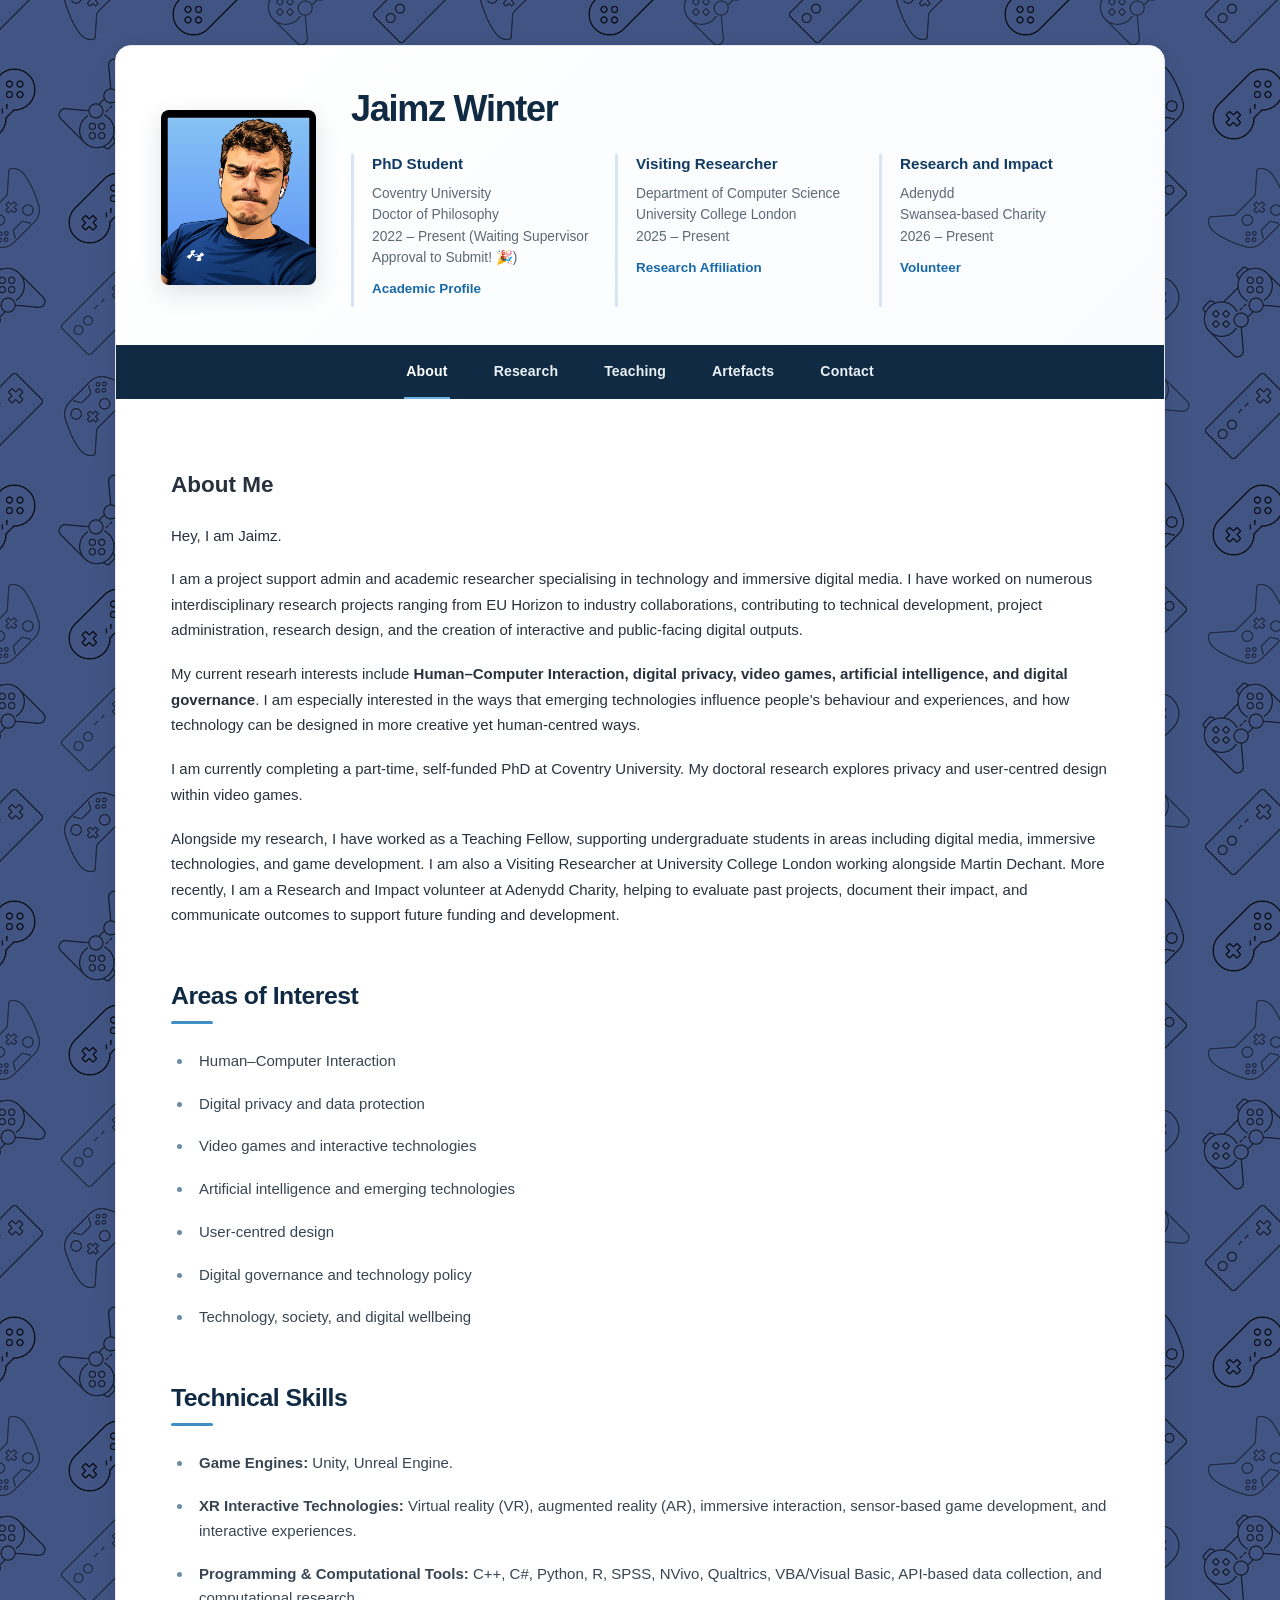
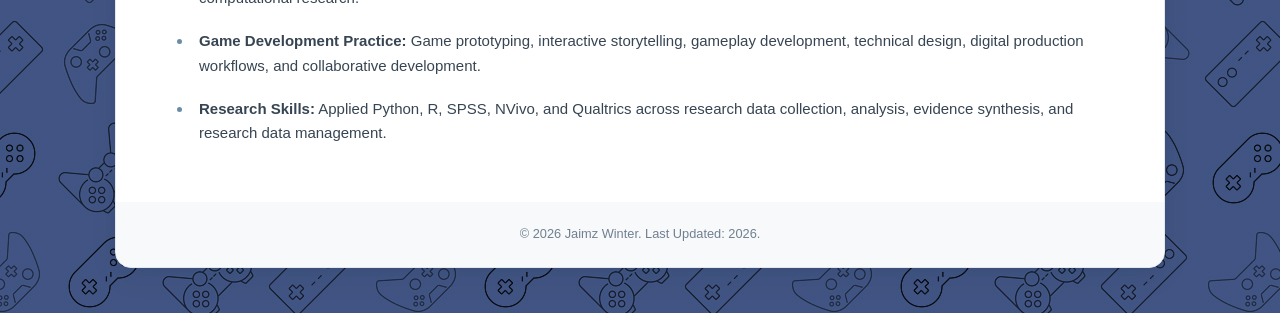
==== commit f24b86fa: "update to remove study" ====
--- a/index.html
+++ b/index.html
@@ -155,42 +155,6 @@
 
     <!-- About -->
     <div class="content-container">
-
-<section class="current-study-container">
-
-    <h2 class="title">
-        Study Recruitment
-    </h2>
-
-    <h3 class="subtitle">
-        Exploring Player Motivations and Willingness to Share Data in Digital Video Games.
-    </h3>
-
-   <p>
-    <strong> I am recruiting participants for a research survey to explore players willingness to share data in video games and what motivates them to do so.
-    </strong>
-
-<p>
-    <strong>Who can take part?</strong>
-</p>
-
-<ul class="list">
-    <li>Aged 18 or over.</li>
-    <li>Play video games, either casually or regularly.</li>
-    <li>Live in the UK.</li>
-    <p></p>
-</ul>
-
-<p>
-    <strong>Survey link:</strong>
-    <a href="https://qualtrics.ucl.ac.uk/jfe/form/SV_37BcW1kPHyKjpky" class="link" target="_blank" rel="noopener noreferrer">
-        Take part in the survey
-    </a>
-</p>
-
-</section>
-
-
 
         <section>
 
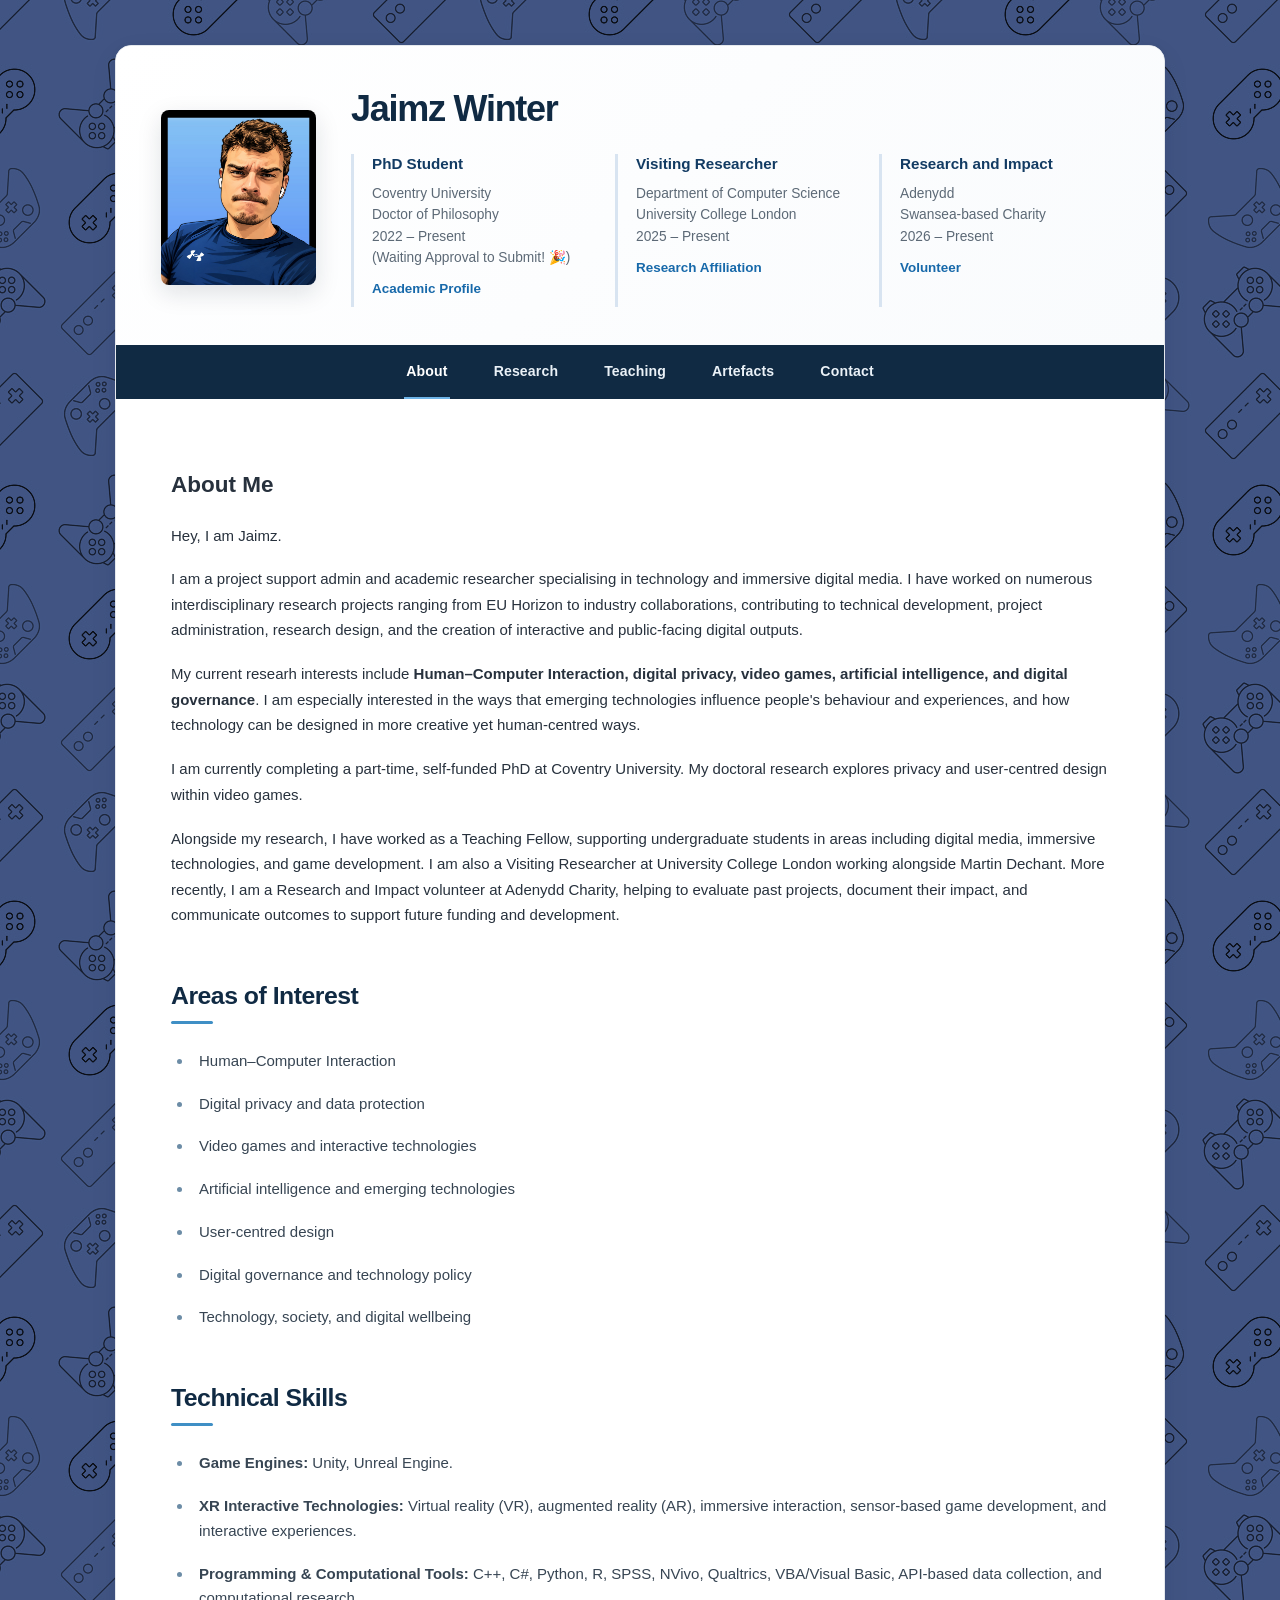
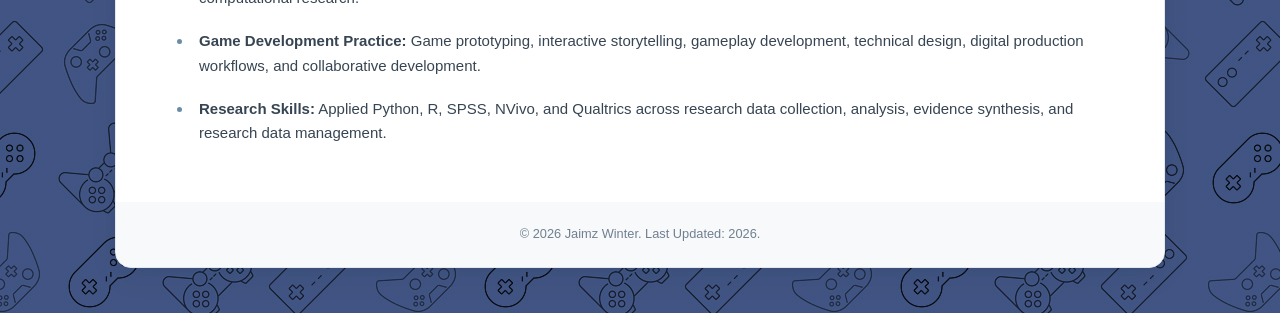
==== commit d86dea51: "corrected line breaks" ====
--- a/index.html
+++ b/index.html
@@ -76,8 +76,8 @@
                                 <p>
                                     Coventry University<br>
                                     Doctor of Philosophy<br>
-                                    2022 – Present
-                                    (Waiting Supervisor Approval to Submit! 🎉)
+                                    2022 – Present <br>
+                                    (Waiting Approval to Submit! 🎉)
                                 </p>
 
                                 <p class="department-link">
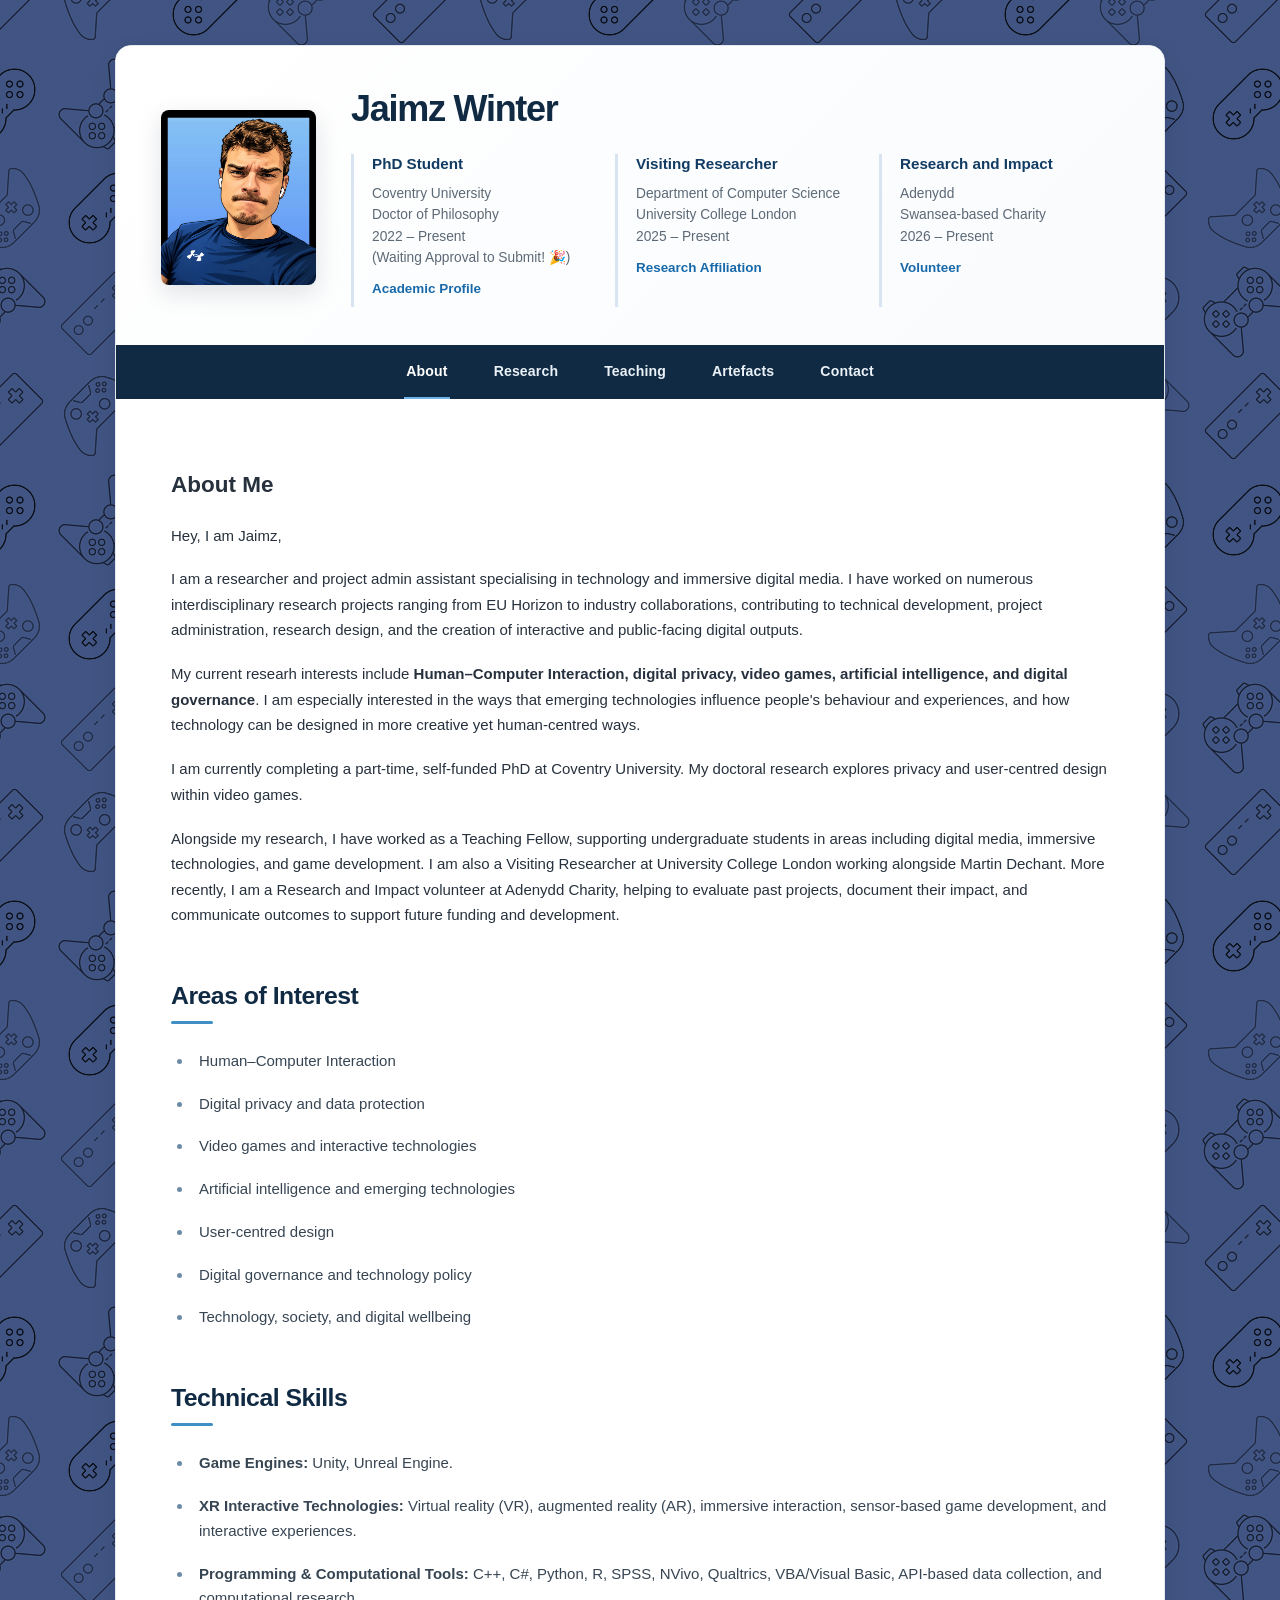
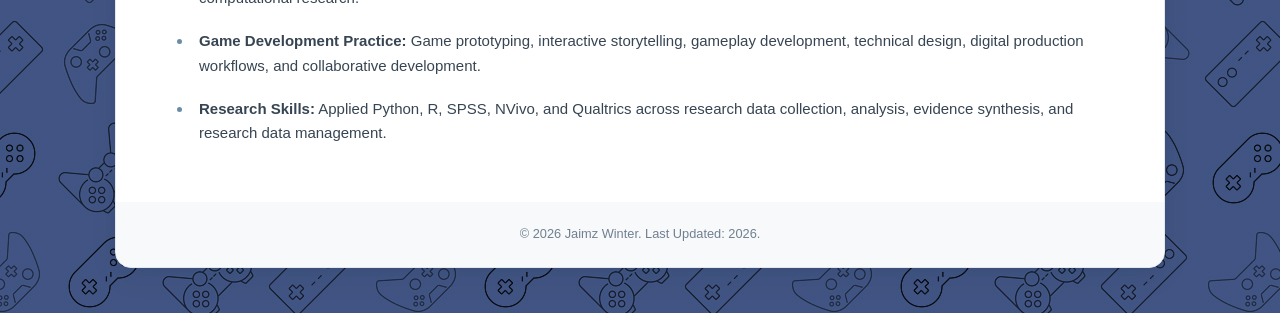
==== commit 0c1fcd0f: "update title" ====
--- a/index.html
+++ b/index.html
@@ -165,12 +165,12 @@
                 About Me
             </h1>
                     <p>
-                        Hey, I am Jaimz. 
+                        Hey, I am Jaimz, 
                     </p>
 
                     <p>
                         
-    I am a project support admin and academic researcher specialising in technology and
+    I am a researcher and project admin assistant specialising in technology and
                     immersive digital media. I have worked on numerous
                     interdisciplinary research projects ranging from EU
                     Horizon to industry collaborations, contributing to
